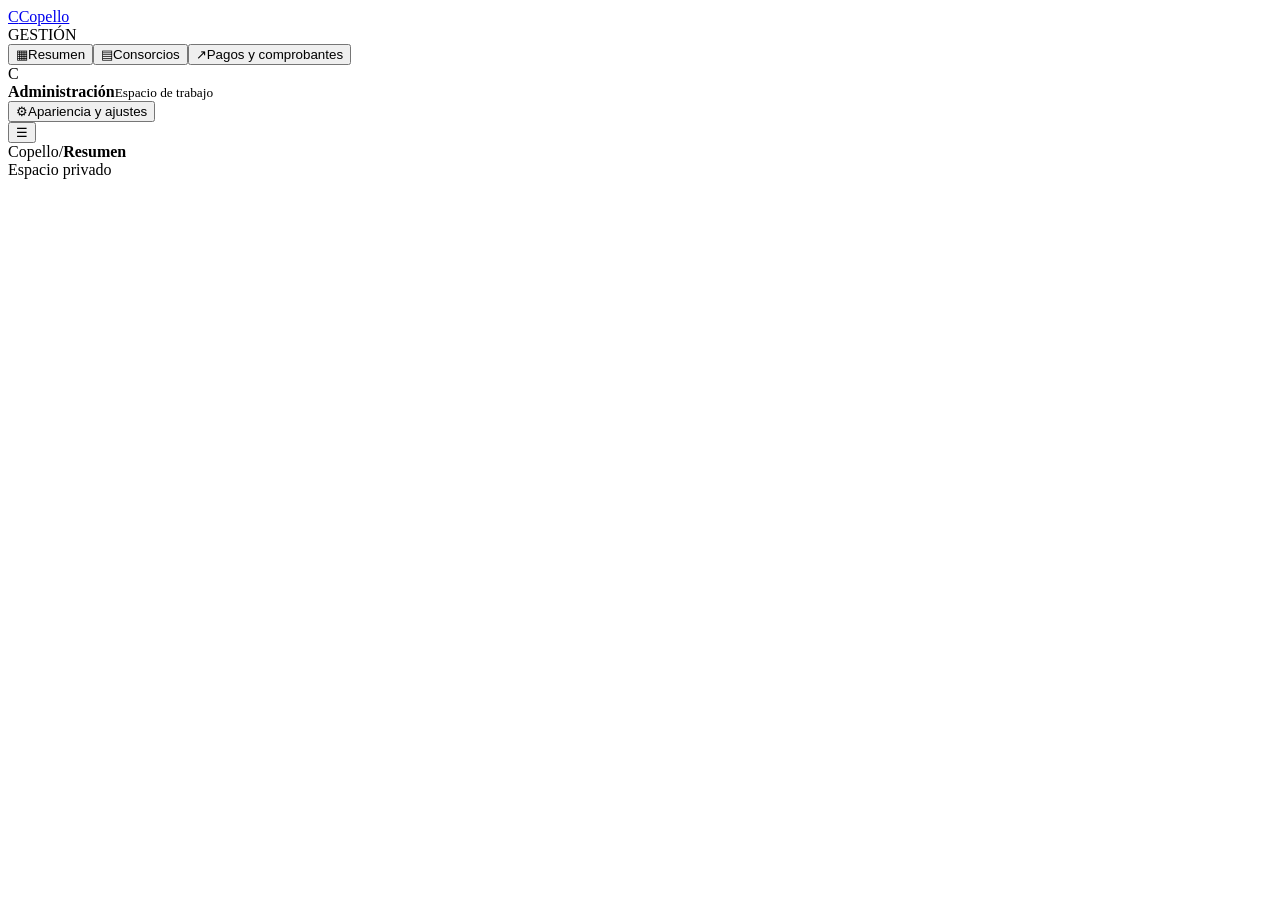
==== index.html @ 8549c31c "Agregar interfaz inicial Copello" ====
<!doctype html>
<html lang="es"><head><meta charset="utf-8"><meta name="viewport" content="width=device-width,initial-scale=1"><meta name="theme-color" content="#f6f7fb"><title>Copello | Consorcios</title><link rel="stylesheet" href="styles.css"><script src="config.js" defer></script><script src="app.js" defer></script></head>
<body><div class="app-shell"><aside class="sidebar" id="sidebar"><a class="brand" href="#" id="brand-link"><span class="brand-mark">C</span><span id="brand-name">Copello</span></a><div class="side-label">GESTIÓN</div><button class="nav-item active" data-view="dashboard"><span class="nav-icon">▦</span>Resumen</button><button class="nav-item" data-view="buildings"><span class="nav-icon">▤</span>Consorcios</button><button class="nav-item" data-view="payments"><span class="nav-icon">↗</span>Pagos y comprobantes</button><div class="sidebar-bottom"><div class="user-chip"><div class="avatar">C</div><div><strong>Administración</strong><small>Espacio de trabajo</small></div></div><button class="nav-item" data-view="settings"><span class="nav-icon">⚙</span>Apariencia y ajustes</button></div></aside>
<main class="main-area"><header class="topbar"><button class="mobile-menu" id="mobile-menu" aria-label="Abrir menú">☰</button><div class="breadcrumb"><span>Copello</span><span class="crumb-sep">/</span><strong id="page-label">Resumen</strong></div><div class="topbar-right"><span class="status-dot"></span><span>Espacio privado</span></div></header><div class="content" id="app-content"></div></main></div>
<div class="modal-backdrop" id="modal-backdrop" hidden><section class="modal" role="dialog" aria-modal="true" aria-labelledby="modal-title"><div class="modal-heading"><div><p class="eyebrow">COPELLO / CONSORCIOS</p><h2 id="modal-title">Agregar consorcio</h2></div><button class="icon-button" id="close-modal" aria-label="Cerrar">×</button></div><form id="building-form"><label for="building-name">Nombre del edificio *</label><input id="building-name" name="name" required maxlength="80" placeholder="Ej. Consorcio San Martín"><label for="building-address">Dirección</label><input id="building-address" name="address" maxlength="140" placeholder="Calle, número, localidad"><div class="form-row"><div><label for="building-units">Cantidad de unidades</label><input id="building-units" name="units" type="number" min="0" max="9999" value="0"></div><div><label for="building-color">Color identificador</label><input id="building-color" name="color" type="color" value="#3978f6"></div></div><label for="building-notes">Notas (opcional)</label><textarea id="building-notes" name="notes" rows="3" maxlength="500" placeholder="Información general del consorcio"></textarea><div class="form-actions"><button type="button" class="secondary-button" id="cancel-modal">Cancelar</button><button type="submit" class="primary-button">Guardar consorcio</button></div></form></section></div><div class="toast" id="toast" role="status" aria-live="polite"></div></body></html>
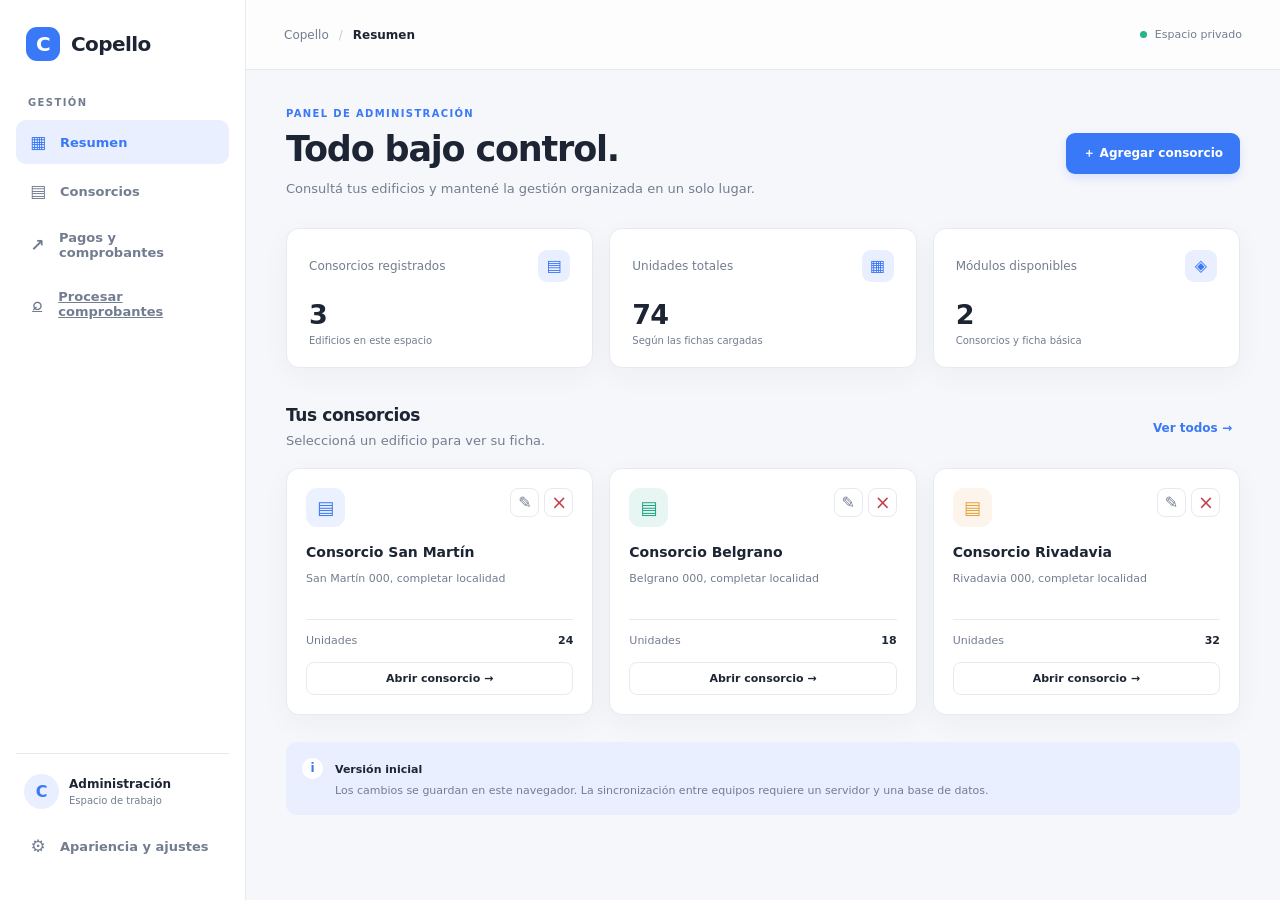
==== commit 368328cc: "Enlazar módulo de procesamiento desde navegación" ====
--- a/index.html
+++ b/index.html
@@ -1,5 +1,5 @@
 <!doctype html>
 <html lang="es"><head><meta charset="utf-8"><meta name="viewport" content="width=device-width,initial-scale=1"><meta name="theme-color" content="#f6f7fb"><title>Copello | Consorcios</title><link rel="stylesheet" href="styles.css"><script src="config.js" defer></script><script src="app.js" defer></script></head>
-<body><div class="app-shell"><aside class="sidebar" id="sidebar"><a class="brand" href="#" id="brand-link"><span class="brand-mark">C</span><span id="brand-name">Copello</span></a><div class="side-label">GESTIÓN</div><button class="nav-item active" data-view="dashboard"><span class="nav-icon">▦</span>Resumen</button><button class="nav-item" data-view="buildings"><span class="nav-icon">▤</span>Consorcios</button><button class="nav-item" data-view="payments"><span class="nav-icon">↗</span>Pagos y comprobantes</button><div class="sidebar-bottom"><div class="user-chip"><div class="avatar">C</div><div><strong>Administración</strong><small>Espacio de trabajo</small></div></div><button class="nav-item" data-view="settings"><span class="nav-icon">⚙</span>Apariencia y ajustes</button></div></aside>
+<body><div class="app-shell"><aside class="sidebar" id="sidebar"><a class="brand" href="#" id="brand-link"><span class="brand-mark">C</span><span id="brand-name">Copello</span></a><div class="side-label">GESTIÓN</div><button class="nav-item active" data-view="dashboard"><span class="nav-icon">▦</span>Resumen</button><button class="nav-item" data-view="buildings"><span class="nav-icon">▤</span>Consorcios</button><button class="nav-item" data-view="payments"><span class="nav-icon">↗</span>Pagos y comprobantes</button><a class="nav-item" href="procesar.html"><span class="nav-icon">⌕</span>Procesar comprobantes</a><div class="sidebar-bottom"><div class="user-chip"><div class="avatar">C</div><div><strong>Administración</strong><small>Espacio de trabajo</small></div></div><button class="nav-item" data-view="settings"><span class="nav-icon">⚙</span>Apariencia y ajustes</button></div></aside>
 <main class="main-area"><header class="topbar"><button class="mobile-menu" id="mobile-menu" aria-label="Abrir menú">☰</button><div class="breadcrumb"><span>Copello</span><span class="crumb-sep">/</span><strong id="page-label">Resumen</strong></div><div class="topbar-right"><span class="status-dot"></span><span>Espacio privado</span></div></header><div class="content" id="app-content"></div></main></div>
 <div class="modal-backdrop" id="modal-backdrop" hidden><section class="modal" role="dialog" aria-modal="true" aria-labelledby="modal-title"><div class="modal-heading"><div><p class="eyebrow">COPELLO / CONSORCIOS</p><h2 id="modal-title">Agregar consorcio</h2></div><button class="icon-button" id="close-modal" aria-label="Cerrar">×</button></div><form id="building-form"><label for="building-name">Nombre del edificio *</label><input id="building-name" name="name" required maxlength="80" placeholder="Ej. Consorcio San Martín"><label for="building-address">Dirección</label><input id="building-address" name="address" maxlength="140" placeholder="Calle, número, localidad"><div class="form-row"><div><label for="building-units">Cantidad de unidades</label><input id="building-units" name="units" type="number" min="0" max="9999" value="0"></div><div><label for="building-color">Color identificador</label><input id="building-color" name="color" type="color" value="#3978f6"></div></div><label for="building-notes">Notas (opcional)</label><textarea id="building-notes" name="notes" rows="3" maxlength="500" placeholder="Información general del consorcio"></textarea><div class="form-actions"><button type="button" class="secondary-button" id="cancel-modal">Cancelar</button><button type="submit" class="primary-button">Guardar consorcio</button></div></form></section></div><div class="toast" id="toast" role="status" aria-live="polite"></div></body></html>
--- a/styles.css
+++ b/styles.css
@@ -0,0 +1,6 @@
+:root{--primary:#3978f6;--primary-dark:#245bd0;--page:#f6f7fb;--surface:#fff;--sidebar:#fff;--text:#1d2433;--muted:#737d90;--accent:#e9efff;--border:#e7eaf1;--shadow:0 8px 28px rgba(29,36,51,.045);font-family:Inter,ui-sans-serif,system-ui,-apple-system,"Segoe UI",sans-serif;color:var(--text);background:var(--page)}
+*{box-sizing:border-box}body{margin:0;min-height:100vh;background:var(--page)}button,input,textarea{font:inherit}button{cursor:pointer}.sidebar{width:246px;background:var(--sidebar);border-right:1px solid var(--border);position:fixed;inset:0 auto 0 0;padding:27px 16px;display:flex;flex-direction:column;z-index:5}.brand{display:flex;align-items:center;gap:11px;padding:0 10px 36px;text-decoration:none;color:var(--text);font-size:20px;font-weight:800;letter-spacing:-.6px}.brand-mark{display:grid;place-items:center;width:34px;height:34px;background:var(--primary);color:#fff;border-radius:11px}.side-label{font-size:10px;letter-spacing:1.4px;color:var(--muted);font-weight:800;padding:0 12px 12px}.nav-item{border:0;background:transparent;color:var(--muted);display:flex;align-items:center;gap:12px;text-align:left;width:100%;padding:12px;border-radius:10px;font-size:13px;font-weight:650;margin-bottom:5px}.nav-item:hover{background:var(--page);color:var(--text)}.nav-item.active{background:var(--accent);color:var(--primary)}.nav-icon{width:20px;text-align:center;font-size:17px}.sidebar-bottom{margin-top:auto}.user-chip{display:flex;align-items:center;gap:10px;border-top:1px solid var(--border);padding:20px 8px 15px;margin-top:12px}.avatar{display:grid;place-items:center;width:35px;height:35px;border-radius:50%;background:var(--accent);color:var(--primary);font-weight:800}.user-chip strong,.user-chip small{display:block}.user-chip strong{font-size:12px}.user-chip small{font-size:10px;color:var(--muted);margin-top:4px}.main-area{margin-left:246px;min-width:0}.topbar{height:70px;background:rgba(255,255,255,.8);border-bottom:1px solid var(--border);display:flex;align-items:center;justify-content:space-between;padding:0 38px}.breadcrumb{display:flex;align-items:center;gap:10px;font-size:12px;color:var(--muted)}.breadcrumb strong{color:var(--text)}.crumb-sep{color:#c5cad4}.topbar-right{font-size:11px;color:var(--muted);display:flex;align-items:center;gap:8px}.status-dot{width:7px;height:7px;border-radius:50%;background:#26b58b}.content{max-width:1400px;padding:38px 40px 50px;margin:auto}.welcome{display:flex;justify-content:space-between;align-items:center;gap:20px;margin-bottom:28px}.eyebrow{font-size:10px;font-weight:800;letter-spacing:1.35px;color:var(--primary);margin:0 0 10px}.welcome h1{font-size:clamp(26px,3vw,35px);letter-spacing:-1.2px;margin:0 0 10px}.muted{color:var(--muted);font-size:13px;line-height:1.6;margin:0}.primary-button,.secondary-button{border:1px solid transparent;border-radius:9px;padding:11px 16px;font-size:12px;font-weight:750;transition:background .15s,transform .15s}.primary-button{background:var(--primary);color:white;box-shadow:0 4px 10px rgba(57,120,246,.16)}.primary-button:hover{background:var(--primary-dark);transform:translateY(-1px)}.secondary-button{background:#fff;border-color:var(--border);color:var(--text)}.stats-grid{display:grid;grid-template-columns:repeat(3,minmax(0,1fr));gap:16px;margin-bottom:37px}.stat-card{padding:21px 22px;background:var(--surface);border:1px solid var(--border);border-radius:13px;box-shadow:var(--shadow)}.stat-top{display:flex;justify-content:space-between;align-items:center;color:var(--muted);font-size:12px}.stat-symbol{width:32px;height:32px;display:grid;place-items:center;border-radius:9px;background:var(--accent);color:var(--primary);font-size:16px}.stat-number{font-size:27px;letter-spacing:-.8px;font-weight:800;margin-top:17px}.stat-foot{font-size:10px;color:var(--muted);margin-top:5px}.section-heading{display:flex;justify-content:space-between;align-items:center;margin-bottom:16px;gap:15px}.section-heading h2{font-size:17px;letter-spacing:-.4px;margin:0 0 6px}.text-button{border:0;background:transparent;color:var(--primary);font-size:12px;font-weight:750;padding:8px}.building-grid{display:grid;grid-template-columns:repeat(3,minmax(0,1fr));gap:16px}.building-card{background:var(--surface);border:1px solid var(--border);border-radius:13px;padding:19px;box-shadow:var(--shadow);min-width:0;transition:transform .16s,border-color .16s}.building-card:hover{transform:translateY(-2px);border-color:#cbd5eb}.building-card-head{display:flex;align-items:flex-start;justify-content:space-between;gap:10px}.building-symbol{width:39px;height:39px;border-radius:11px;display:grid;place-items:center;background:var(--building-tint);color:var(--building-color);font-size:18px;flex-shrink:0}.building-actions{display:flex;gap:5px;align-items:center}.building-menu,.building-delete{border:1px solid var(--border);background:#fff;color:var(--muted);width:29px;height:29px;border-radius:8px;font-size:16px;display:grid;place-items:center}.building-menu:hover{color:var(--primary);background:var(--accent);border-color:var(--accent)}.building-delete{font-size:19px;color:#c2414b}.building-delete:hover{background:#fff0f0;border-color:#f2caca;color:#b4232c}.building-card h3{font-size:14px;margin:17px 0 7px;overflow-wrap:anywhere}.building-address{font-size:11px;line-height:1.5;color:var(--muted);min-height:32px}.building-meta{display:flex;align-items:center;justify-content:space-between;border-top:1px solid var(--border);padding-top:14px;margin-top:16px;color:var(--muted);font-size:11px}.building-meta strong{color:var(--text)}.open-building{width:100%;margin-top:15px;border:1px solid var(--border);background:#fff;border-radius:8px;padding:9px;color:var(--text);font-size:11px;font-weight:700}.open-building:hover{background:var(--accent);color:var(--primary);border-color:var(--accent)}.note-panel{display:flex;gap:12px;align-items:flex-start;background:var(--accent);border-radius:11px;padding:16px;margin-top:27px}.note-icon{width:21px;height:21px;flex:0 0 auto;display:grid;place-items:center;border-radius:50%;background:var(--surface);color:var(--primary);font-size:12px;font-weight:800}.note-panel strong{font-size:11px}.note-panel p{font-size:11px;color:var(--muted);line-height:1.55;margin:5px 0 0}.mobile-menu{display:none;border:0;background:transparent;font-size:20px}.empty-state{grid-column:1/-1;border:1px dashed #cbd2df;border-radius:12px;padding:32px;text-align:center;color:var(--muted);font-size:13px}.modal-backdrop{position:fixed;inset:0;background:rgba(20,27,41,.46);display:grid;place-items:center;padding:18px;z-index:20}.modal-backdrop[hidden]{display:none}.modal{width:min(100%,510px);max-height:92vh;overflow:auto;background:var(--surface);border-radius:16px;padding:25px;box-shadow:0 20px 80px rgba(0,0,0,.2)}.modal-heading{display:flex;justify-content:space-between;align-items:flex-start;margin-bottom:23px}.modal-heading h2{font-size:22px;margin:0;letter-spacing:-.5px}.icon-button{border:0;background:var(--page);width:32px;height:32px;border-radius:8px;font-size:22px;color:var(--muted)}form label{display:block;font-size:11px;font-weight:750;margin:14px 0 7px}form input:not([type=color]),form textarea{width:100%;border:1px solid var(--border);border-radius:8px;padding:11px 12px;font-size:12px;outline:none;background:var(--surface);color:var(--text)}form input:focus,form textarea:focus{border-color:var(--primary)}form input[type=color]{width:100%;height:39px;border:1px solid var(--border);padding:4px;border-radius:8px;background:white}.form-row{display:grid;grid-template-columns:1fr 1fr;gap:14px}.form-actions{display:flex;justify-content:flex-end;gap:9px;margin-top:24px}.toast{position:fixed;bottom:22px;left:50%;transform:translate(-50%,15px);background:#20283a;color:#fff;padding:12px 17px;border-radius:9px;font-size:12px;opacity:0;pointer-events:none;transition:.2s;z-index:30;max-width:90vw}.toast.show{opacity:1;transform:translate(-50%,0)}.detail-header{display:flex;align-items:center;gap:15px;margin-bottom:24px}.detail-header h1{margin:0 0 6px;font-size:27px}.detail-block{background:var(--surface);border:1px solid var(--border);border-radius:12px;padding:22px;margin-bottom:16px}.detail-block h2{font-size:15px;margin:0 0 15px}.detail-grid{display:grid;grid-template-columns:repeat(2,minmax(0,1fr));gap:18px}.detail-item small{display:block;color:var(--muted);font-size:10px;margin-bottom:6px}.detail-item strong{font-size:13px;overflow-wrap:anywhere}
+@media(max-width:1100px){.content{padding:30px 25px}.building-grid{grid-template-columns:repeat(2,minmax(0,1fr))}.topbar{padding:0 25px}}@media(max-width:760px){.sidebar{transform:translateX(-100%);transition:transform .2s;box-shadow:none}.sidebar.open{transform:translateX(0);box-shadow:10px 0 35px rgba(0,0,0,.12)}.main-area{margin-left:0}.topbar{height:60px;padding:0 17px}.mobile-menu{display:block}.breadcrumb{margin-right:auto;margin-left:12px}.topbar-right{font-size:0}.topbar-right .status-dot{width:9px;height:9px}.content{padding:26px 17px 35px}.welcome{align-items:flex-start;flex-direction:column}.welcome .primary-button{width:100%}.stats-grid{grid-template-columns:1fr;gap:10px;margin-bottom:30px}.stat-card{padding:16px 18px}.stat-number{margin-top:9px}.building-grid{grid-template-columns:1fr}.section-heading{align-items:flex-start}.note-panel{margin-top:20px}.modal{padding:20px}.detail-grid{grid-template-columns:1fr 1fr}}@media(prefers-reduced-motion:reduce){*,*::before,*::after{transition:none!important}}
+
+/* Módulo de registro de comprobantes */
+.payment-form{margin-top:12px}.table-heading{display:flex;justify-content:space-between;align-items:center;margin-bottom:15px}.table-heading h2{margin-bottom:6px}.table-wrap{width:100%;overflow:auto}.payments-table{width:100%;border-collapse:collapse;min-width:680px;font-size:11px}.payments-table th{text-align:left;color:var(--muted);font-size:10px;letter-spacing:.2px;font-weight:800;background:var(--page);padding:12px 10px;border-bottom:1px solid var(--border)}.payments-table td{padding:13px 10px;border-bottom:1px solid var(--border);vertical-align:middle}.payments-table tbody tr:last-child td{border-bottom:0}.payment-status{display:inline-block;background:#fff2cc;color:#8a5b00;border-radius:20px;padding:5px 8px;font-size:10px;font-weight:750;white-space:nowrap}.row-delete{border:1px solid var(--border);border-radius:7px;background:#fff;color:#b4232c;font-size:18px;width:27px;height:27px}.row-delete:hover{background:#fff0f0}.table-empty{text-align:center!important;color:var(--muted);padding:25px!important}
